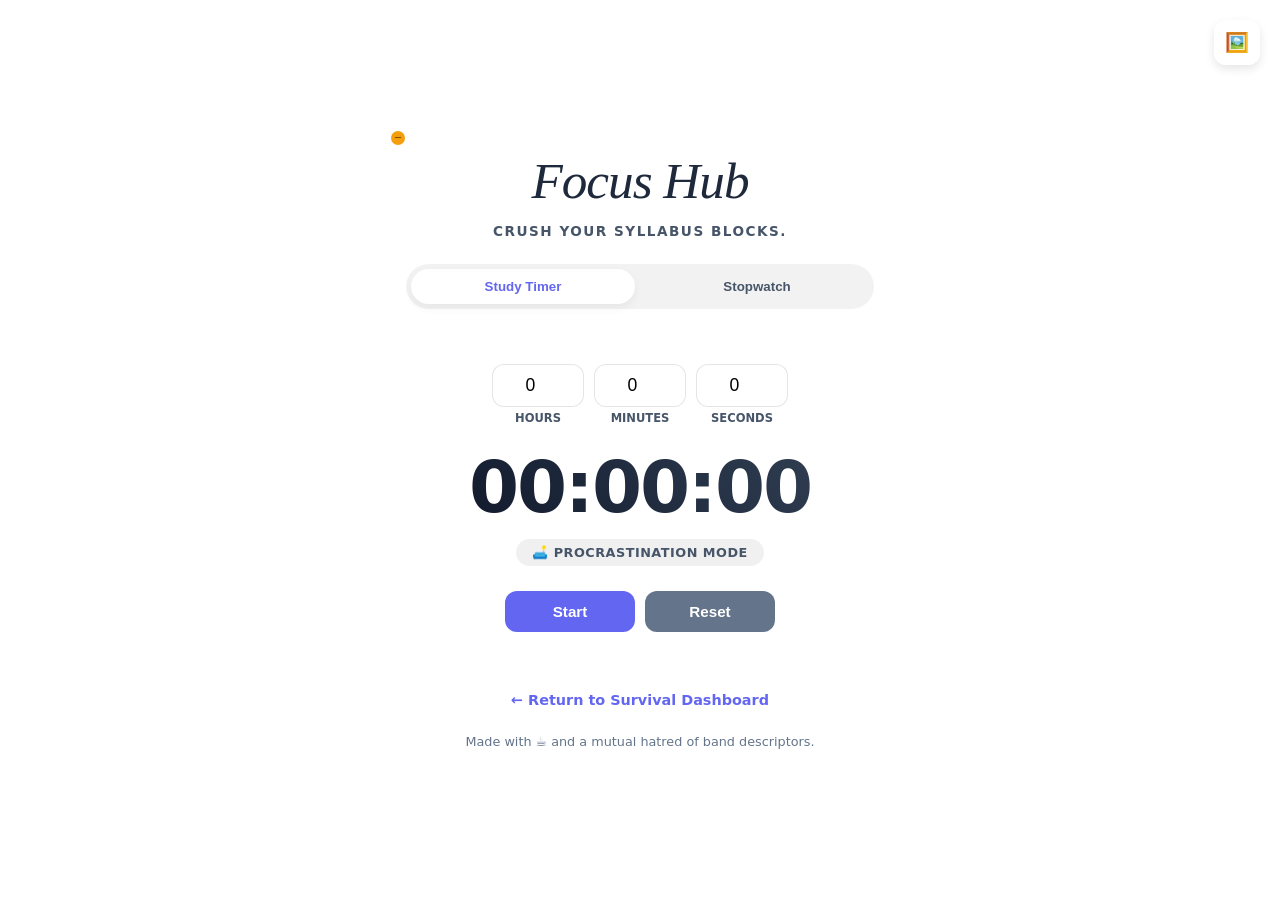
==== focus-hub.html @ b4f5409d "Add files via upload" ====
<!DOCTYPE html>
<html lang="en">
<head>
    <meta charset="UTF-8">
    <meta name="viewport" content="width=device-width, initial-scale=1.0">
    <title>ClearView Focus Hub ⏱️</title>
    <style>
        :root {
            --accent-color: #6366f1; 
            --accent-hover: #4f46e5;
            --panic-color: #ef4444;
            --success-color: #10b981;
            --warn-color: #f59e0b;
        }

        body {
            margin: 0;
            padding: 0;
            font-family: 'Segoe UI', system-ui, -apple-system, sans-serif;
            background-image: url('https://images.unsplash.com/photo-1464822759023-fed622ff2c3b?auto=format&fit=crop&w=1920&q=80');
            background-size: cover;
            background-position: center;
            background-attachment: fixed;
            min-height: 100vh;
            display: flex;
            justify-content: center;
            align-items: center;
            transition: background-image 0.5s ease-in-out;
        }

        .bg-switcher {
            position: fixed;
            top: 20px;
            right: 20px;
            background: rgba(255, 255, 255, 0.25);
            backdrop-filter: blur(10px);
            -webkit-backdrop-filter: blur(10px);
            border: 1px solid rgba(255,255,255,0.3);
            border-radius: 12px;
            padding: 10px;
            cursor: pointer;
            box-shadow: 0 4px 10px rgba(0,0,0,0.1);
            font-size: 1.2rem;
            display: flex;
            align-items: center;
            justify-content: center;
            z-index: 1000;
            transition: all 0.2s ease;
        }

        .bg-switcher:hover {
            background: rgba(255, 255, 255, 0.4);
            transform: scale(1.05);
        }

        @keyframes pulseGlow {
            0%, 100% { box-shadow: 0 20px 40px rgba(0, 0, 0, 0.15); border-color: rgba(255, 255, 255, 0.4); }
            50% { box-shadow: 0 20px 50px rgba(99, 102, 241, 0.35); border-color: rgba(99, 102, 241, 0.6); }
        }

        @keyframes microWiggle {
            0%, 100% { transform: rotate(0deg); }
            25% { transform: rotate(-0.5deg); }
            75% { transform: rotate(0.5deg); }
        }

        .glass-container {
            background: rgba(255, 255, 255, 0.45);
            backdrop-filter: blur(20px);
            -webkit-backdrop-filter: blur(20px);
            border-radius: 40px;
            padding: 40px;
            width: 100%;
            max-width: 550px;
            border: 1px solid rgba(255, 255, 255, 0.4);
            color: #1e293b;
            text-align: center;
            box-sizing: border-box;
            margin: 20px;
            position: relative;
            transition: all 0.5s cubic-bezier(0.175, 0.885, 0.32, 1.275);
            transform-origin: center;
            overflow: hidden;
        }

        .glass-container.active-focus {
            animation: pulseGlow 2.5s infinite ease-in-out, microWiggle 6s infinite ease-in-out;
            background: rgba(255, 255, 255, 0.55);
        }

        /* Whimsical Minimize Window State Modification */
        .glass-container.minimized-state {
            max-width: 280px;
            padding: 15px 25px;
            border-radius: 50px;
            background: rgba(15, 23, 42, 0.85);
            color: #f8fafc;
            box-shadow: 0 20px 40px rgba(0,0,0,0.4);
            border: 1px solid rgba(255, 255, 255, 0.2);
            animation: none;
        }

        .glass-container.minimized-state header,
        .glass-container.minimized-state footer,
        .glass-container.minimized-state .tab-nav,
        .glass-container.minimized-state .input-group,
        .glass-container.minimized-state .vibe-badge,
        .glass-container.minimized-state .btn-row,
        .glass-container.minimized-state .inner-card {
            display: none !important;
        }

        /* Minimize / Window Control Button Block */
        .window-controls {
            position: absolute;
            top: 20px;
            left: 25px;
            display: flex;
            gap: 8px;
            z-index: 10;
        }

        .control-btn {
            width: 14px;
            height: 14px;
            border-radius: 50%;
            border: none;
            cursor: pointer;
            position: relative;
            padding: 0;
            display: flex;
            align-items: center;
            justify-content: center;
            transition: transform 0.2s;
        }

        .control-btn:hover {
            transform: scale(1.2);
        }

        .control-btn.minimize {
            background-color: #f59e0b; /* Whimsical Amber Window Action Button */
        }
        
        .control-btn.minimize::before {
            content: '';
            width: 6px;
            height: 1.5px;
            background-color: rgba(0,0,0,0.5);
            display: block;
        }

        /* Custom design tweaks inside compact mini state */
        .mini-capsule-display {
            display: none;
        }

        .glass-container.minimized-state .mini-capsule-display {
            display: flex;
            align-items: center;
            justify-content: space-between;
            width: 100%;
            font-weight: bold;
        }

        .glass-container.minimized-state .mini-capsule-display span {
            font-size: 1.3rem;
            font-variant-numeric: tabular-nums;
            letter-spacing: -0.5px;
        }

        .mini-expand-btn {
            background: rgba(255, 255, 255, 0.2);
            border: none;
            color: white;
            border-radius: 50%;
            width: 28px;
            height: 28px;
            cursor: pointer;
            font-size: 0.8rem;
            display: flex;
            align-items: center;
            justify-content: center;
            transition: background 0.2s;
        }

        .mini-expand-btn:hover {
            background: rgba(255, 255, 255, 0.3);
        }

        .logo-text {
            font-family: 'Georgia', cursive, serif;
            font-style: italic;
            font-size: 3.2rem;
            margin: 0;
            font-weight: 500;
            color: #1e293b;
            letter-spacing: -1px;
        }

        header p {
            color: #475569;
            margin-bottom: 25px;
            font-size: 0.85rem;
            letter-spacing: 1.5px;
            font-weight: 600;
        }

        .tab-nav {
            display: flex;
            justify-content: center;
            gap: 10px;
            margin-bottom: 30px;
            background: rgba(0, 0, 0, 0.05);
            padding: 5px;
            border-radius: 30px;
        }

        .tab-btn {
            background: transparent;
            color: #475569;
            padding: 10px 24px;
            border-radius: 25px;
            cursor: pointer;
            border: none;
            font-weight: 600;
            transition: 0.2s;
            flex: 1;
        }

        .tab-btn.active {
            background-color: white;
            color: var(--accent-color);
            box-shadow: 0 4px 10px rgba(0,0,0,0.05);
        }

        .tab-content {
            display: none;
        }

        .tab-content.active {
            display: block;
        }

        .inner-card {
            background: rgba(255, 255, 255, 0.4);
            border-radius: 24px;
            padding: 24px;
            margin-bottom: 20px;
            border: 1px solid rgba(255, 255, 255, 0.4);
            box-shadow: inset 0 1px 0 rgba(255,255,255,0.2);
        }

        .time-display {
            font-size: 4.5rem;
            font-weight: 800;
            font-variant-numeric: tabular-nums;
            margin: 10px 0;
            letter-spacing: -2px;
            background: linear-gradient(45deg, #0f172a, #334155);
            -webkit-background-clip: text;
            -webkit-text-fill-color: transparent;
            transition: all 0.3s ease;
        }

        .glass-container.active-focus .time-display {
            background: linear-gradient(45deg, #4f46e5, #ec4899);
            -webkit-background-clip: text;
            -webkit-text-fill-color: transparent;
            transform: scale(1.03);
        }

        .vibe-badge {
            display: inline-block;
            background: rgba(0, 0, 0, 0.06);
            color: #475569;
            padding: 6px 16px;
            border-radius: 20px;
            font-size: 0.8rem;
            font-weight: 700;
            margin-bottom: 25px;
            transition: all 0.3s cubic-bezier(0.4, 0, 0.2, 1);
            text-transform: uppercase;
            letter-spacing: 0.5px;
        }

        .vibe-badge.vibe-running {
            background: rgba(99, 102, 241, 0.15);
            color: #4f46e5;
        }

        .vibe-badge.vibe-paused {
            background: rgba(245, 158, 11, 0.15);
            color: #d97706;
        }

        .input-group {
            display: flex;
            gap: 10px;
            justify-content: center;
            margin-bottom: 20px;
        }

        .input-group div {
            display: flex;
            flex-direction: column;
            align-items: center;
            font-size: 0.72rem;
            font-weight: 700;
            color: #475569;
            gap: 4px;
        }

        input[type="number"] {
            width: 70px;
            padding: 10px;
            border-radius: 12px;
            border: 1px solid rgba(0, 0, 0, 0.1);
            background: rgba(255, 255, 255, 0.7);
            font-size: 1.1rem;
            text-align: center;
            outline: none;
            transition: border-color 0.2s, background 0.2s;
        }

        input[type="number"]:focus {
            border-color: var(--accent-color);
            background: white;
        }

        .btn-row {
            display: flex;
            gap: 10px;
            justify-content: center;
        }

        button.action-btn {
            flex: 1;
            max-width: 130px;
            background-color: var(--accent-color);
            color: white;
            border: none;
            padding: 12px 20px;
            border-radius: 12px;
            font-weight: bold;
            cursor: pointer;
            font-size: 0.95rem;
            transition: all 0.2s cubic-bezier(0.4, 0, 0.2, 1);
        }

        button.action-btn:hover {
            background-color: var(--accent-hover);
            transform: translateY(-1px);
        }

        button.action-btn:active {
            transform: translateY(1px);
        }

        button.stop-btn {
            background-color: var(--panic-color);
        }
        button.stop-btn:hover {
            background-color: #dc2626;
        }

        button.reset-btn {
            background-color: #64748b;
        }
        button.reset-btn:hover {
            background-color: #475569;
        }

        footer p {
            font-size: 0.8rem;
            color: #64748b;
            margin-top: 25px;
            margin-bottom: 0;
        }

        .back-link {
            display: inline-block;
            margin-top: 15px;
            color: var(--accent-color);
            text-decoration: none;
            font-weight: 600;
            font-size: 0.9rem;
            transition: opacity 0.2s;
        }
        .back-link:hover {
            opacity: 0.8;
        }
    </style>
</head>
<body>

    <button class="bg-switcher" id="bg-btn" title="Change Wallpaper">🖼️</button>

    <div class="glass-container" id="main-hub-card">
        <div class="window-controls">
            <button class="control-btn minimize" id="minimize-trigger" title="Minimize to Floating Pill Widget"></button>
        </div>

        <div class="mini-capsule-display">
            <span id="mini-timer-text">⚡ Focus Hub Active</span>
            <button class="mini-expand-btn" id="expand-trigger" title="Expand Framework">展开 ⤢</button>
        </div>

        <header>
            <h1 class="logo-text">Focus Hub</h1>
            <p>CRUSH YOUR SYLLABUS BLOCKS.</p>
            
            <nav class="tab-nav">
                <button class="tab-btn active" id="btn-timer-tab" onclick="openTab(event, 'timer-tab')">Study Timer</button>
                <button class="tab-btn" id="btn-sw-tab" onclick="openTab(event, 'stopwatch-tab')">Stopwatch</button>
            </nav>
        </header>

        <main>
            <section id="timer-tab" class="tab-content active">
                <div class="inner-card">
                    <div class="input-group" id="timer-inputs">
                        <div>
                            <input type="number" id="timer-hr" min="0" max="24" value="0" placeholder="HH">
                            <span>HOURS</span>
                        </div>
                        <div>
                            <input type="number" id="timer-min" min="0" max="59" value="0" placeholder="MM">
                            <span>MINUTES</span>
                        </div>
                        <div>
                            <input type="number" id="timer-sec" min="0" max="59" value="0" placeholder="SS">
                            <span>SECONDS</span>
                        </div>
                    </div>
                    
                    <div class="time-display" id="timer-display">00:00:00</div>
                    <div class="vibe-badge" id="timer-vibe">🛋️ Procrastination Mode</div>
                    
                    <div class="btn-row">
                        <button class="action-btn" id="timer-start-btn">Start</button>
                        <button class="action-btn reset-btn" id="timer-reset-btn">Reset</button>
                    </div>
                </div>
            </section>

            <section id="stopwatch-tab" class="tab-content">
                <div class="inner-card">
                    <div class="time-display" id="stopwatch-display">00:00.00</div>
                    <div class="vibe-badge" id="sw-vibe">🧊 Standing Still</div>
                    
                    <div class="btn-row">
                        <button class="action-btn" id="sw-start-btn">Start</button>
                        <button class="action-btn reset-btn" id="sw-reset-btn">Reset</button>
                    </div>
                </div>
            </section>
        </main>

        <footer>
            <a href="index.html" class="back-link">← Return to Survival Dashboard</a>
            <p>Made with ☕ and a mutual hatred of band descriptors.</p>
        </footer>
    </div>

    <script>
        const hubCard = document.getElementById('main-hub-card');
        const minTrigger = document.getElementById('minimize-trigger');
        const expTrigger = document.getElementById('expand-trigger');
        const miniText = document.getElementById('mini-timer-text');

        // ==========================================
        // WHIMSICAL MINIMIZE SYSTEM CONTROLLER
        // ==========================================
        minTrigger.addEventListener('click', () => {
            hubCard.classList.add('minimized-state');
            updateMiniCapsuleText();
        });

        expTrigger.addEventListener('click', () => {
            hubCard.classList.remove('minimized-state');
        });

        function updateMiniCapsuleText() {
            const isTimerActiveTab = document.getElementById('timer-tab').classList.contains('active');
            if (isTimerActiveTab) {
                miniText.textContent = "⏱️ " + document.getElementById('timer-display').textContent;
            } else {
                miniText.textContent = "⚡ " + document.getElementById('stopwatch-display').textContent;
            }
        }

        // Tab Switching Actions
        function openTab(evt, tabName) {
            const tabcontent = document.getElementsByClassName("tab-content");
            for (let i = 0; i < tabcontent.length; i++) {
                tabcontent[i].classList.remove("active");
            }
            const tablinks = document.getElementsByClassName("tab-btn");
            for (let i = 0; i < tablinks.length; i++) {
                tablinks[i].classList.remove("active");
            }
            document.getElementById(tabName).classList.add("active");
            evt.currentTarget.classList.add("active");
            
            syncCardGlowState();
        }

        function syncCardGlowState() {
            const isTimerActiveTab = document.getElementById('timer-tab').classList.contains('active');
            if ((isTimerActiveTab && isTimerRunning) || (!isTimerActiveTab && isStopwatchRunning)) {
                hubCard.classList.add('active-focus');
            } else {
                hubCard.classList.remove('active-focus');
            }
        }

        // Playful Commentary Phrases
        const timerPhrases = [
            "🔥 Melting down the syllabus...",
            "🚀 Bypassing cohort averages...",
            "🧠 Brain cells firing at 110%!",
            "📚 Ingesting data structures...",
            "🎯 Deep inside the matrix...",
            "🧬 Altering your academic DNA...",
            "🛡️ Resisting NESA curve scaling..."
        ];

        const stopwatchPhrases = [
            "🏃 Speedrunning execution!",
            "⏱️ Racing the persistent scaling desk...",
            "⚡ Collecting pure momentum tokens...",
            "🌋 Cooking a perfect Band 6 synthesis...",
            "💎 Unbreakable focus sequence active..."
        ];

        function getRandomPhrase(arr) {
            return arr[Math.floor(Math.random() * arr.length)];
        }

        // ==========================================
        // COUNTDOWN STUDY TIMER MODULE (HH:MM:SS)
        // ==========================================
        let timerInterval = null;
        let timerDurationRemaining = 0; 
        let isTimerRunning = false;
        let timerPhraseInterval = null;

        const timerDisplay = document.getElementById('timer-display');
        const timerStartBtn = document.getElementById('timer-start-btn');
        const timerResetBtn = document.getElementById('timer-reset-btn');
        const timerHrInput = document.getElementById('timer-hr');
        const timerMinInput = document.getElementById('timer-min');
        const timerSecInput = document.getElementById('timer-sec');
        const timerVibe = document.getElementById('timer-vibe');

        function formatTime(totalSeconds) {
            const hrs = Math.floor(totalSeconds / 3600);
            const mins = Math.floor((totalSeconds % 3600) / 60);
            const secs = totalSeconds % 60;
            return `${hrs.toString().padStart(2, '0')}:${mins.toString().padStart(2, '0')}:${secs.toString().padStart(2, '0')}`;
        }

        function updateTimerDisplay() {
            const str = formatTime(timerDurationRemaining);
            timerDisplay.textContent = str;
            if(hubCard.classList.contains('minimized-state')) {
                updateMiniCapsuleText();
            }
        }

        timerStartBtn.addEventListener('click', () => {
            if (isTimerRunning) {
                clearInterval(timerInterval);
                clearInterval(timerPhraseInterval);
                isTimerRunning = false;
                timerStartBtn.textContent = 'Start';
                timerStartBtn.classList.remove('stop-btn');
                timerVibe.textContent = "⏸️ NESA is watching you stretch...";
                timerVibe.className = "vibe-badge vibe-paused";
                syncCardGlowState();
            } else {
                if (timerDurationRemaining <= 0) {
                    const hrs = parseInt(timerHrInput.value) || 0;
                    const mins = parseInt(timerMinInput.value) || 0;
                    const secs = parseInt(timerSecInput.value) || 0;
                    timerDurationRemaining = (hrs * 3600) + (mins * 60) + secs;
                }

                if (timerDurationRemaining <= 0) {
                    timerVibe.textContent = "❌ Feed me some actual numbers first!";
                    return; 
                }

                isTimerRunning = true;
                timerStartBtn.textContent = 'Pause';
                timerStartBtn.classList.add('stop-btn');
                
                timerVibe.textContent = getRandomPhrase(timerPhrases);
                timerVibe.className = "vibe-badge vibe-running";
                syncCardGlowState();

                timerPhraseInterval = setInterval(() => {
                    timerVibe.textContent = getRandomPhrase(timerPhrases);
                }, 7000);

                timerInterval = setInterval(() => {
                    timerDurationRemaining--;
                    updateTimerDisplay();

                    if (timerDurationRemaining <= 0) {
                        clearInterval(timerInterval);
                        clearInterval(timerPhraseInterval);
                        isTimerRunning = false;
                        timerStartBtn.textContent = 'Start';
                        timerStartBtn.classList.remove('stop-btn');
                        timerVibe.textContent = "🏆 ABSOLUTE BAND 6 ENERGY UNLOCKED!";
                        timerVibe.className = "vibe-badge";
                        syncCardGlowState();
                        if(hubCard.classList.contains('minimized-state')) {
                            hubCard.classList.remove('minimized-state');
                        }
                        alert("🎉 Study block completed! Step away from the desk immediately.");
                    }
                }, 1000);
            }
        });

        timerResetBtn.addEventListener('click', () => {
            clearInterval(timerInterval);
            clearInterval(timerPhraseInterval);
            isTimerRunning = false;
            timerDurationRemaining = 0;
            
            timerHrInput.value = 0;
            timerMinInput.value = 0;
            timerSecInput.value = 0;
            
            timerDisplay.textContent = "00:00:00";
            timerStartBtn.textContent = 'Start';
            timerStartBtn.classList.remove('stop-btn');
            timerVibe.textContent = "🛋️ Procrastination Mode";
            timerVibe.className = "vibe-badge";
            syncCardGlowState();
            updateMiniCapsuleText();
        });

        // ==========================================
        // TRACKING STOPWATCH MODULE
        // ==========================================
        let stopwatchInterval = null;
        let stopwatchStartTime = 0;
        let stopwatchElapsedTime = 0;
        let isStopwatchRunning = false;
        let swPhraseInterval = null;

        const swDisplay = document.getElementById('stopwatch-display');
        const swStartBtn = document.getElementById('sw-start-btn');
        const swResetBtn = document.getElementById('sw-reset-btn');
        const swVibe = document.getElementById('sw-vibe');

        function formatStopwatch(ms) {
            const totalSeconds = Math.floor(ms / 1000);
            const mins = Math.floor(totalSeconds / 60);
            const secs = totalSeconds % 60;
            const centiseconds = Math.floor((ms % 1000) / 10);
            
            return `${mins.toString().padStart(2, '0')}:${secs.toString().padStart(2, '0')}.${centiseconds.toString().padStart(2, '0')}`;
        }

        swStartBtn.addEventListener('click', () => {
            if (isStopwatchRunning) {
                clearInterval(stopwatchInterval);
                clearInterval(swPhraseInterval);
                stopwatchElapsedTime += Date.now() - stopwatchStartTime;
                isStopwatchRunning = false;
                swStartBtn.textContent = 'Start';
                swStartBtn.classList.remove('stop-btn');
                swVibe.textContent = "⏸️ Momentum Checked.";
                swVibe.className = "vibe-badge vibe-paused";
                syncCardGlowState();
            } else {
                isStopwatchRunning = true;
                swStartBtn.textContent = 'Pause';
                swStartBtn.classList.add('stop-btn');
                stopwatchStartTime = Date.now();

                swVibe.textContent = getRandomPhrase(stopwatchPhrases);
                swVibe.className = "vibe-badge vibe-running";
                syncCardGlowState();

                swPhraseInterval = setInterval(() => {
                    swVibe.textContent = getRandomPhrase(stopwatchPhrases);
                }, 6000);

                stopwatchInterval = setInterval(() => {
                    const currentElapsed = stopwatchElapsedTime + (Date.now() - stopwatchStartTime);
                    swDisplay.textContent = formatStopwatch(currentElapsed);
                    if(hubCard.classList.contains('minimized-state')) {
                        updateMiniCapsuleText();
                    }
                }, 10); 
            }
        });

        swResetBtn.addEventListener('click', () => {
            clearInterval(stopwatchInterval);
            clearInterval(swPhraseInterval);
            isStopwatchRunning = false;
            stopwatchElapsedTime = 0;
            swStartBtn.textContent = 'Start';
            swStartBtn.classList.remove('stop-btn');
            swDisplay.textContent = "00:00.00";
            swVibe.textContent = "🧊 Standing Still";
            swVibe.className = "vibe-badge";
            syncCardGlowState();
            updateMiniCapsuleText();
        });

        // ==========================================
        // DYNAMIC WALLPAPER ENGINE
        // ==========================================
        const bgButton = document.getElementById('bg-btn');
        if (bgButton) {
            bgButton.addEventListener('click', () => {
                const randomId = Date.now(); 
                const newBgUrl = `https://picsum.photos/1920/1080?random=${randomId}`;
                
                const img = new Image();
                img.src = newBgUrl;
                img.onload = () => {
                    document.body.style.backgroundImage = `url('${newBgUrl}')`;
                };
            });
        }
    </script>
</body>
</html>
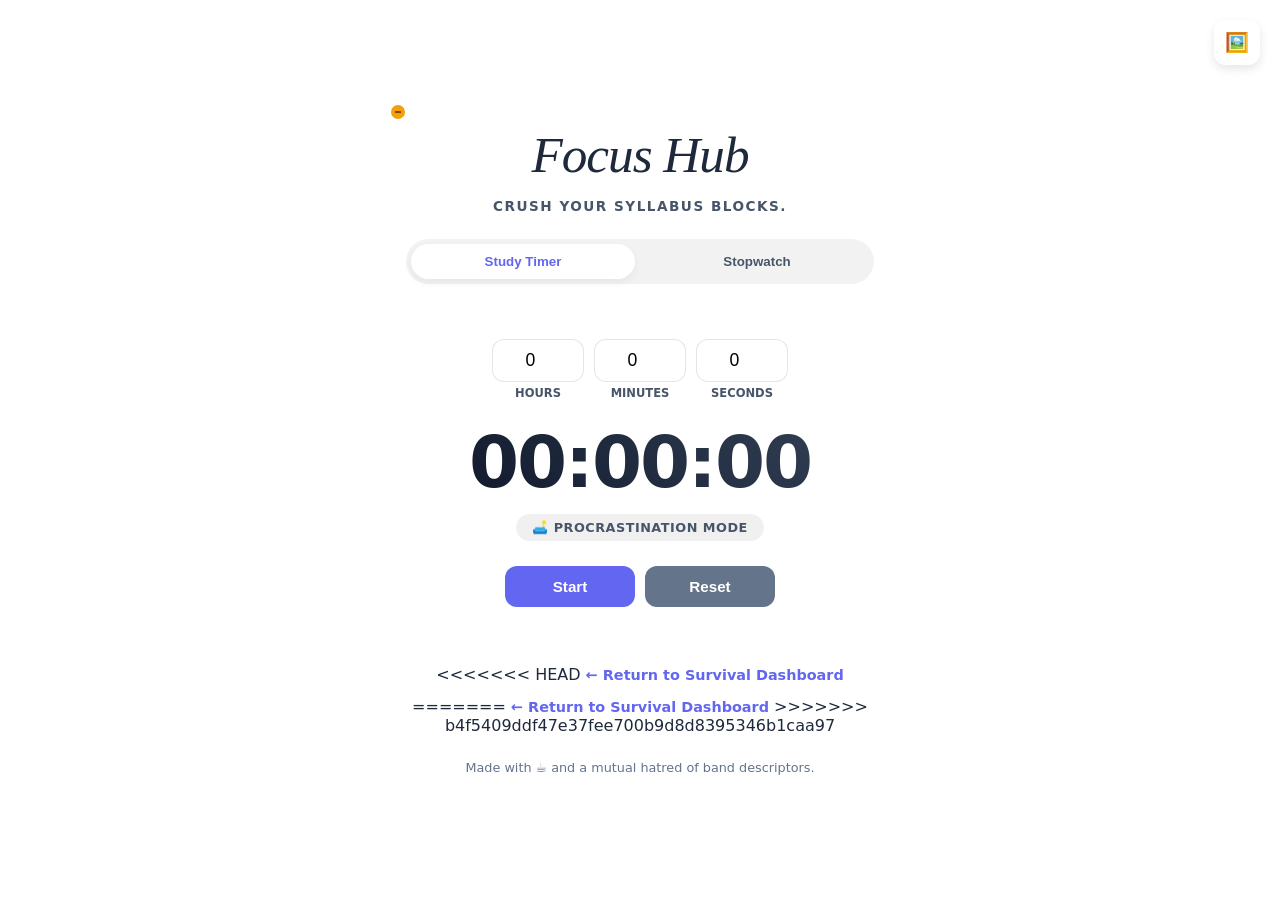
==== commit f23b287b: "Resolved merge conflicts" ====
--- a/focus-hub.html
+++ b/focus-hub.html
@@ -458,7 +458,11 @@
         </main>
 
         <footer>
+<<<<<<< HEAD
+            <a href="index.html?session=active" class="back-link">← Return to Survival Dashboard</a>
+=======
             <a href="index.html" class="back-link">← Return to Survival Dashboard</a>
+>>>>>>> b4f5409ddf47e37fee700b9d8d8395346b1caa97
             <p>Made with ☕ and a mutual hatred of band descriptors.</p>
         </footer>
     </div>
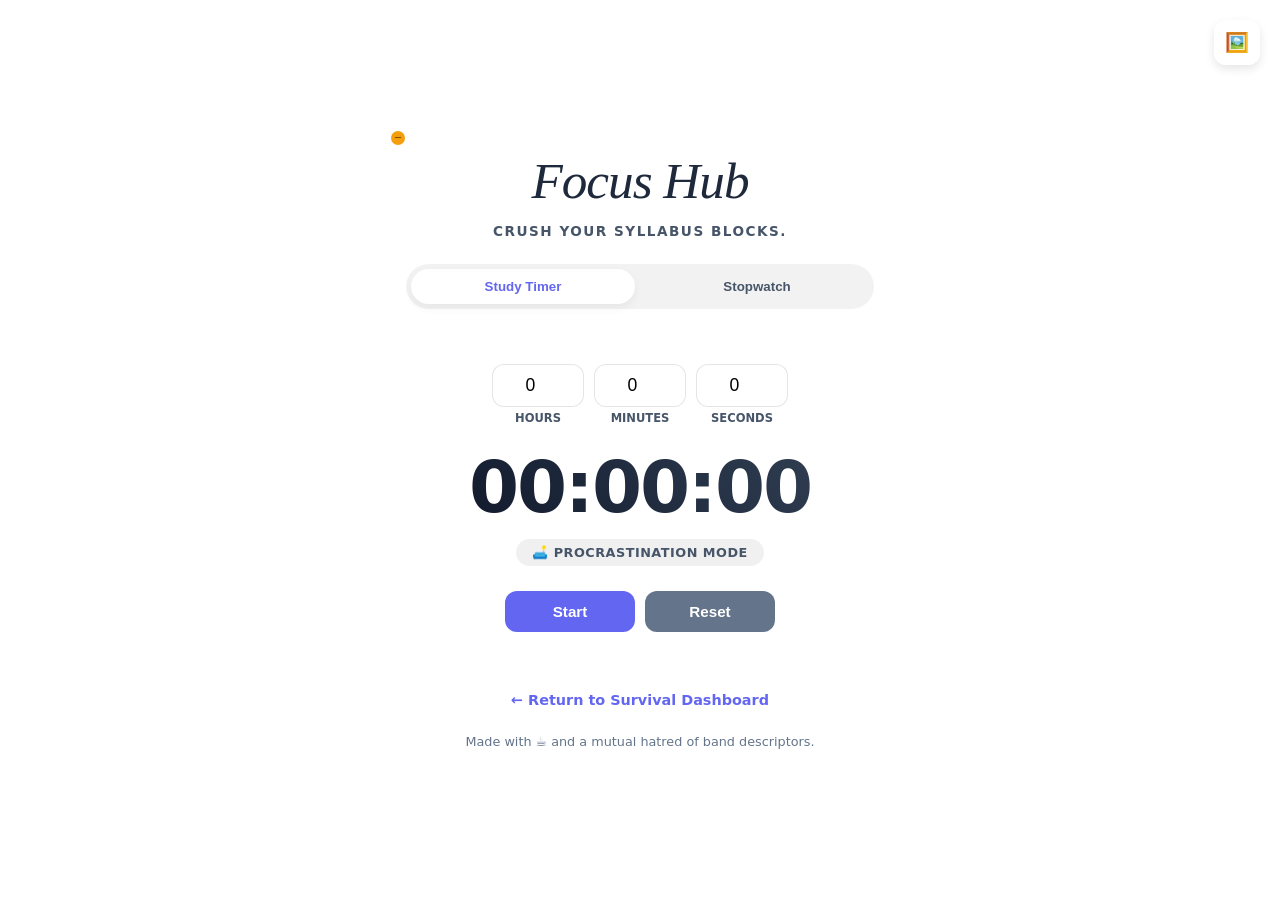
==== commit b07841b2: "Fix layout and clear merge markers in focus hub" ====
--- a/focus-hub.html
+++ b/focus-hub.html
@@ -458,11 +458,7 @@
         </main>
 
         <footer>
-<<<<<<< HEAD
             <a href="index.html?session=active" class="back-link">← Return to Survival Dashboard</a>
-=======
-            <a href="index.html" class="back-link">← Return to Survival Dashboard</a>
->>>>>>> b4f5409ddf47e37fee700b9d8d8395346b1caa97
             <p>Made with ☕ and a mutual hatred of band descriptors.</p>
         </footer>
     </div>
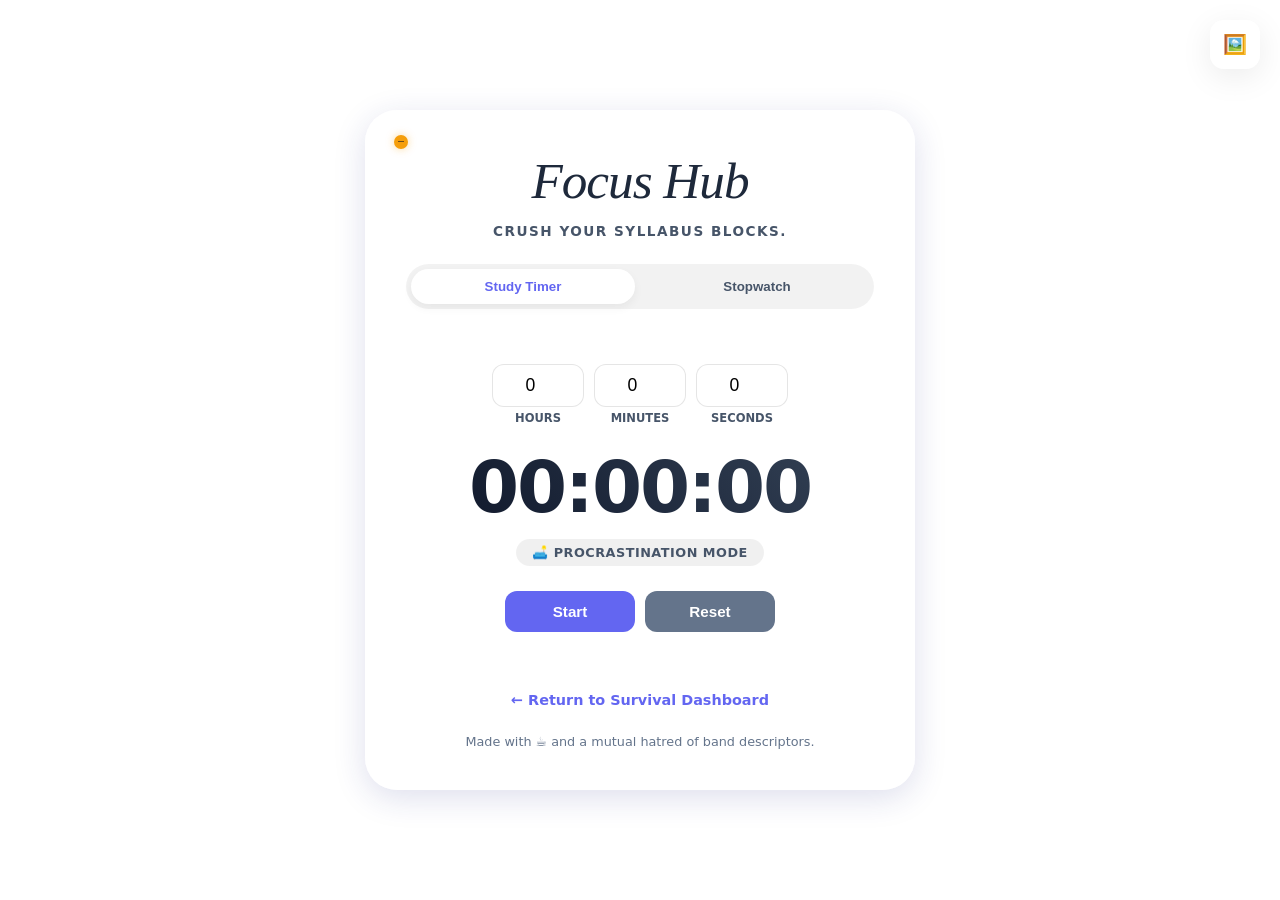
==== commit 7627bbb4: "Corrected styling of focus-hub.html page" ====
--- a/focus-hub.html
+++ b/focus-hub.html
@@ -11,6 +11,9 @@
             --panic-color: #ef4444;
             --success-color: #10b981;
             --warn-color: #f59e0b;
+            --glass-bg: rgba(255, 255, 255, 0.45);
+            --glass-border: rgba(255, 255, 255, 0.4);
+            --glow-color: rgba(99, 102, 241, 0.4);
         }
 
         body {
@@ -26,95 +29,106 @@
             justify-content: center;
             align-items: center;
             transition: background-image 0.5s ease-in-out;
+            overflow-x: hidden;
         }
 
         .bg-switcher {
             position: fixed;
             top: 20px;
             right: 20px;
-            background: rgba(255, 255, 255, 0.25);
-            backdrop-filter: blur(10px);
-            -webkit-backdrop-filter: blur(10px);
-            border: 1px solid rgba(255,255,255,0.3);
-            border-radius: 12px;
-            padding: 10px;
+            background: rgba(255, 255, 255, 0.2);
+            backdrop-filter: blur(12px);
+            -webkit-backdrop-filter: blur(12px);
+            border: 1px solid rgba(255, 255, 255, 0.3);
+            border-radius: 14px;
+            padding: 12px;
             cursor: pointer;
-            box-shadow: 0 4px 10px rgba(0,0,0,0.1);
+            box-shadow: 0 8px 32px 0 rgba(0, 0, 0, 0.08);
             font-size: 1.2rem;
             display: flex;
             align-items: center;
             justify-content: center;
             z-index: 1000;
-            transition: all 0.2s ease;
+            transition: all 0.3s cubic-bezier(0.4, 0, 0.2, 1);
         }
 
         .bg-switcher:hover {
-            background: rgba(255, 255, 255, 0.4);
-            transform: scale(1.05);
+            background: rgba(255, 255, 255, 0.35);
+            transform: translateY(-2px);
+            box-shadow: 0 12px 24px rgba(0, 0, 0, 0.15);
         }
 
         @keyframes pulseGlow {
-            0%, 100% { box-shadow: 0 20px 40px rgba(0, 0, 0, 0.15); border-color: rgba(255, 255, 255, 0.4); }
-            50% { box-shadow: 0 20px 50px rgba(99, 102, 241, 0.35); border-color: rgba(99, 102, 241, 0.6); }
+            0%, 100% { 
+                box-shadow: 0 8px 32px 0 rgba(31, 38, 135, 0.15); 
+                border-color: var(--glass-border); 
+            }
+            50% { 
+                box-shadow: 0 0 40px 8px var(--glow-color); 
+                border-color: rgba(99, 102, 241, 0.6); 
+            }
         }
 
         @keyframes microWiggle {
             0%, 100% { transform: rotate(0deg); }
-            25% { transform: rotate(-0.5deg); }
-            75% { transform: rotate(0.5deg); }
+            25% { transform: rotate(-0.3deg); }
+            75% { transform: rotate(0.3deg); }
         }
 
         .glass-container {
-            background: rgba(255, 255, 255, 0.45);
+            background: var(--glass-bg);
             backdrop-filter: blur(20px);
             -webkit-backdrop-filter: blur(20px);
-            border-radius: 40px;
+            border-radius: 32px;
             padding: 40px;
             width: 100%;
             max-width: 550px;
-            border: 1px solid rgba(255, 255, 255, 0.4);
+            border: 1px solid var(--glass-border);
             color: #1e293b;
             text-align: center;
             box-sizing: border-box;
             margin: 20px;
             position: relative;
-            transition: all 0.5s cubic-bezier(0.175, 0.885, 0.32, 1.275);
+            box-shadow: 0 8px 32px 0 rgba(31, 38, 135, 0.15);
+            transition: max-width 0.6s cubic-bezier(0.25, 1, 0.5, 1),
+                        padding 0.6s cubic-bezier(0.25, 1, 0.5, 1),
+                        border-radius 0.6s cubic-bezier(0.25, 1, 0.5, 1),
+                        background 0.6s cubic-bezier(0.25, 1, 0.5, 1),
+                        transform 0.4s cubic-bezier(0.175, 0.885, 0.32, 1.1);
             transform-origin: center;
-            overflow: hidden;
         }
 
         .glass-container.active-focus {
-            animation: pulseGlow 2.5s infinite ease-in-out, microWiggle 6s infinite ease-in-out;
+            animation: pulseGlow 3s infinite ease-in-out, microWiggle 8s infinite ease-in-out;
             background: rgba(255, 255, 255, 0.55);
         }
 
-        /* Whimsical Minimize Window State Modification */
+        /* PREMIUM GLASSMORPHIC MINIMIZED CAPSULE STATE */
         .glass-container.minimized-state {
-            max-width: 280px;
-            padding: 15px 25px;
-            border-radius: 50px;
-            background: rgba(15, 23, 42, 0.85);
-            color: #f8fafc;
-            box-shadow: 0 20px 40px rgba(0,0,0,0.4);
-            border: 1px solid rgba(255, 255, 255, 0.2);
-            animation: none;
-        }
-
+            max-width: 310px;
+            padding: 12px 20px;
+            border-radius: 100px;
+            background: rgba(15, 23, 42, 0.75);
+            backdrop-filter: blur(25px);
+            -webkit-backdrop-filter: blur(25px);
+            border: 1px solid rgba(255, 255, 255, 0.25);
+            box-shadow: 0 20px 50px rgba(0, 0, 0, 0.3), 0 0 30px 4px var(--glow-color);
+            animation: pulseGlow 3s infinite ease-in-out;
+        }
+
+        /* Hide parent components cleanly during minimized frame layout transition */
         .glass-container.minimized-state header,
         .glass-container.minimized-state footer,
-        .glass-container.minimized-state .tab-nav,
-        .glass-container.minimized-state .input-group,
-        .glass-container.minimized-state .vibe-badge,
-        .glass-container.minimized-state .btn-row,
-        .glass-container.minimized-state .inner-card {
+        .glass-container.minimized-state main,
+        .glass-container.minimized-state .window-controls {
             display: none !important;
         }
 
-        /* Minimize / Window Control Button Block */
+        /* Window Controls Layer */
         .window-controls {
             position: absolute;
-            top: 20px;
-            left: 25px;
+            top: 24px;
+            left: 28px;
             display: flex;
             gap: 8px;
             z-index: 10;
@@ -131,28 +145,33 @@
             display: flex;
             align-items: center;
             justify-content: center;
-            transition: transform 0.2s;
+            transition: all 0.2s ease;
         }
 
         .control-btn:hover {
-            transform: scale(1.2);
+            transform: scale(1.15);
+            filter: brightness(0.9);
         }
 
         .control-btn.minimize {
-            background-color: #f59e0b; /* Whimsical Amber Window Action Button */
+            background-color: var(--warn-color);
+            box-shadow: 0 0 8px rgba(245, 158, 11, 0.4);
         }
         
         .control-btn.minimize::before {
             content: '';
             width: 6px;
             height: 1.5px;
-            background-color: rgba(0,0,0,0.5);
+            background-color: rgba(15, 23, 42, 0.6);
             display: block;
         }
 
-        /* Custom design tweaks inside compact mini state */
+        /* Capsule Widget Component Mechanics */
         .mini-capsule-display {
             display: none;
+            opacity: 0;
+            transform: scale(0.9);
+            transition: all 0.4s ease;
         }
 
         .glass-container.minimized-state .mini-capsule-display {
@@ -160,32 +179,40 @@
             align-items: center;
             justify-content: space-between;
             width: 100%;
-            font-weight: bold;
+            opacity: 1;
+            transform: scale(1);
         }
 
         .glass-container.minimized-state .mini-capsule-display span {
-            font-size: 1.3rem;
+            font-size: 1.15rem;
+            font-weight: 700;
             font-variant-numeric: tabular-nums;
             letter-spacing: -0.5px;
+            color: #ffffff;
+            text-shadow: 0 2px 10px rgba(0, 0, 0, 0.3);
+            padding-left: 8px;
         }
 
         .mini-expand-btn {
-            background: rgba(255, 255, 255, 0.2);
-            border: none;
-            color: white;
+            background: rgba(255, 255, 255, 0.15);
+            border: 1px solid rgba(255, 255, 255, 0.2);
+            color: #ffffff;
             border-radius: 50%;
-            width: 28px;
-            height: 28px;
+            width: 32px;
+            height: 32px;
             cursor: pointer;
-            font-size: 0.8rem;
+            font-size: 0.9rem;
             display: flex;
             align-items: center;
             justify-content: center;
-            transition: background 0.2s;
+            transition: all 0.2s ease;
+            box-shadow: 0 4px 12px rgba(0, 0, 0, 0.1);
         }
 
         .mini-expand-btn:hover {
             background: rgba(255, 255, 255, 0.3);
+            transform: scale(1.08);
+            border-color: rgba(255, 255, 255, 0.4);
         }
 
         .logo-text {
@@ -243,7 +270,7 @@
         }
 
         .inner-card {
-            background: rgba(255, 255, 255, 0.4);
+            background: rgba(255, 255, 255, 0.35);
             border-radius: 24px;
             padding: 24px;
             margin-bottom: 20px;
@@ -402,8 +429,8 @@
         </div>
 
         <div class="mini-capsule-display">
-            <span id="mini-timer-text">⚡ Focus Hub Active</span>
-            <button class="mini-expand-btn" id="expand-trigger" title="Expand Framework">展开 ⤢</button>
+            <span id="mini-timer-text">⏱️ 00:00:00</span>
+            <button class="mini-expand-btn" id="expand-trigger" title="Expand Window">⤢</button>
         </div>
 
         <header>
